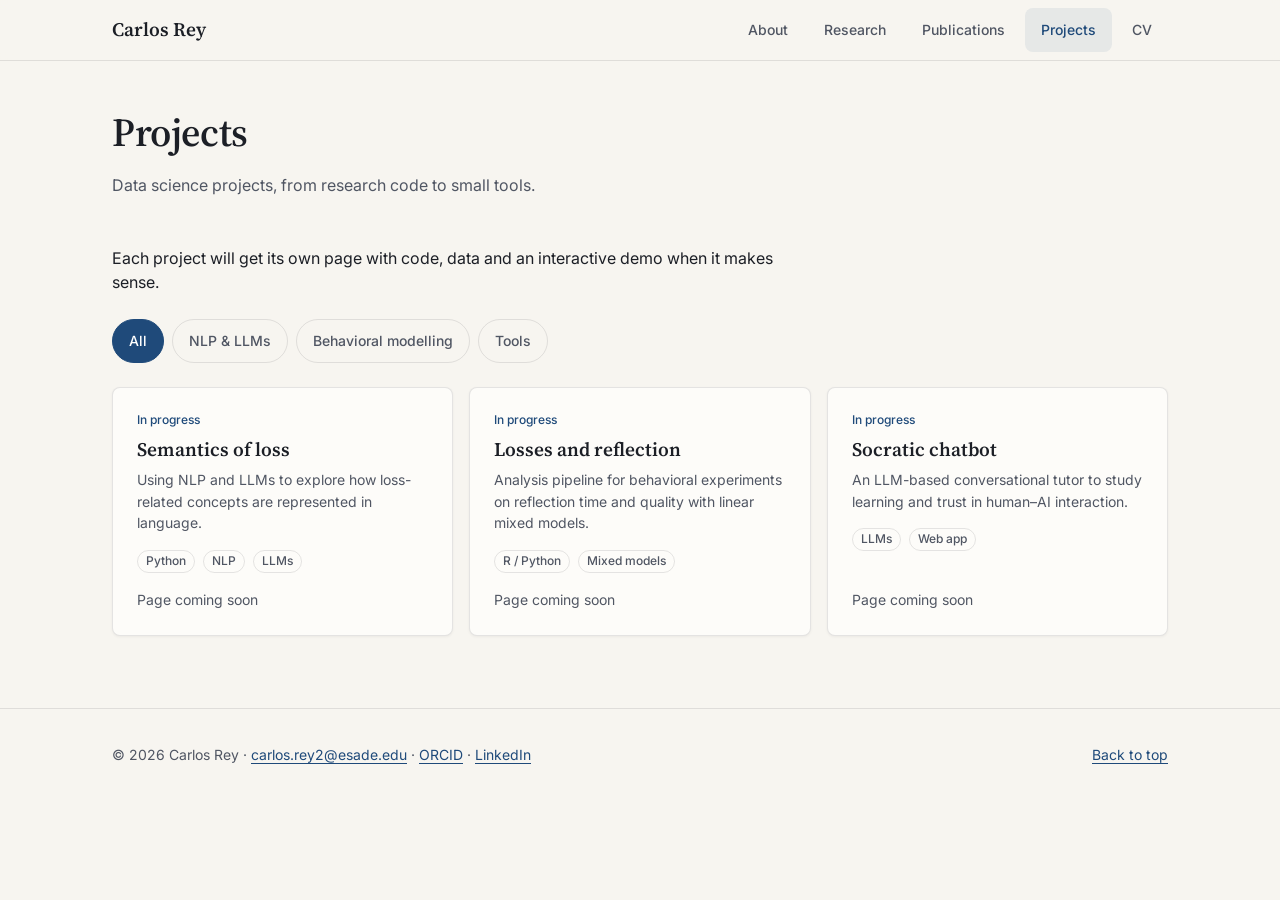
==== projects.html @ b1db5778 "Split site into About, Research, Publications and Projects pages; CV links to PDF Co-Authored-By: Cl" ====
<!doctype html>
<html lang="en">
<head>
  <meta charset="utf-8">
  <meta name="viewport" content="width=device-width, initial-scale=1">
  <title>Projects · Carlos Rey</title>
  <meta name="description" content="Data science projects by Carlos Rey.">
  <meta name="theme-color" content="#f7f5f0">
  <link rel="icon" href="assets/favicon.svg" type="image/svg+xml">
  <link rel="preconnect" href="https://fonts.googleapis.com">
  <link rel="preconnect" href="https://fonts.gstatic.com" crossorigin>
  <link href="https://fonts.googleapis.com/css2?family=Inter:wght@400;500;600&family=Source+Serif+4:wght@400;600&display=swap" rel="stylesheet">
  <link rel="stylesheet" href="styles.css">
</head>
<body>
  <a class="skip" href="#main">Skip to content</a>
  <header class="site-header">
    <div class="bar">
      <a class="brand" href="index.html" aria-label="Carlos Rey, home">Carlos Rey</a>
      <button class="menu-btn" type="button" aria-expanded="false" aria-controls="nav">Menu</button>
      <nav id="nav" class="nav" aria-label="Primary"><a href="index.html">About</a><a href="research.html">Research</a><a href="publications.html">Publications</a><a href="projects.html" aria-current="page">Projects</a><a href="assets/CarlosReyRomero_CV.pdf" target="_blank" rel="noopener">CV</a></nav>
    </div>
  </header>

  <main id="main">
    <section class="page-head" id="top"><div class="page"><h1>Projects</h1><p class="lead">Data science projects, from research code to small tools.</p></div></section>
    <section class="section"><div class="page stack">
          <p class="prose">Each project will get its own page with code, data and an interactive demo when it makes sense.</p>
          <div class="filters" role="group" aria-label="Filter projects by topic">
            <button class="chip" type="button" data-filter="all" aria-pressed="true">All</button>
            <button class="chip" type="button" data-filter="nlp" aria-pressed="false">NLP &amp; LLMs</button>
            <button class="chip" type="button" data-filter="modelling" aria-pressed="false">Behavioral modelling</button>
            <button class="chip" type="button" data-filter="tools" aria-pressed="false">Tools</button>
          </div>
          <ul class="grid" id="project-grid">
            <li class="card project" data-tags="nlp modelling">
              <p class="status">In progress</p>
              <h3>Semantics of loss</h3>
              <p>Using NLP and LLMs to explore how loss-related concepts are represented in language.</p>
              <p class="row-tags"><span class="tag">Python</span><span class="tag">NLP</span><span class="tag">LLMs</span></p>
              <p class="project-link">Page coming soon</p>
            </li>
            <li class="card project" data-tags="modelling">
              <p class="status">In progress</p>
              <h3>Losses and reflection</h3>
              <p>Analysis pipeline for behavioral experiments on reflection time and quality with linear mixed models.</p>
              <p class="row-tags"><span class="tag">R / Python</span><span class="tag">Mixed models</span></p>
              <p class="project-link">Page coming soon</p>
            </li>
            <li class="card project" data-tags="nlp tools">
              <p class="status">In progress</p>
              <h3>Socratic chatbot</h3>
              <p>An LLM-based conversational tutor to study learning and trust in human–AI interaction.</p>
              <p class="row-tags"><span class="tag">LLMs</span><span class="tag">Web app</span></p>
              <p class="project-link">Page coming soon</p>
            </li>
          </ul>
          <p class="filter-empty" id="filter-empty" hidden>No projects in this topic yet.</p>
        </div></section>
  </main>

  <footer class="site-footer">
    <div class="page foot">
      <p>© <span id="year">2026</span> Carlos Rey · <a href="mailto:carlos.rey2@esade.edu">carlos.rey2@esade.edu</a> · <a href="https://orcid.org/0000-0003-2650-3880">ORCID</a> · <a href="https://www.linkedin.com/in/carlosreyr">LinkedIn</a></p>
      <p><a href="#top">Back to top</a></p>
    </div>
  </footer>

  <script src="script.js"></script>
</body>
</html>
---- styles.css ----
:root {
  --canvas: #f7f5f0;
  --surface: #fdfcf9;
  --text: #1c1f26;
  --text-2: #505663;
  --border: rgba(28, 31, 38, 0.11);
  --accent: #1f4a7a;
  --accent-text: #ffffff;
  --accent-soft: rgba(31, 74, 122, 0.08);
  --shadow: 0 1px 3px rgba(0, 0, 0, 0.05);

  --font-body: "Inter", system-ui, -apple-system, "Segoe UI", sans-serif;
  --font-head: "Source Serif 4", Georgia, "Times New Roman", serif;

  --text-meta: 0.75rem;
  --text-sm: 0.875rem;
  --text-base: 1rem;
  --text-h3: 1.2rem;
  --text-h2: 1.44rem;
  --text-h1: 2.07rem;

  --s1: 4px; --s2: 8px; --s3: 16px; --s4: 24px; --s5: 32px; --s6: 48px; --s7: 72px;
  --vp-wide: 1120px;
  --radius: 8px;
}

@media (prefers-color-scheme: dark) {
  :root {
    --canvas: #14171c;
    --surface: #1b1f26;
    --text: #e9e7e1;
    --text-2: #a7adba;
    --border: rgba(233, 231, 225, 0.13);
    --accent: #8db6e6;
    --accent-text: #0f1722;
    --accent-soft: rgba(141, 182, 230, 0.1);
    --shadow: inset 0 1px 0 rgba(255, 255, 255, 0.05);
  }
}

*, *::before, *::after { box-sizing: border-box; }
html { scroll-behavior: smooth; scroll-padding-top: 72px; }
body {
  margin: 0;
  background: var(--canvas);
  color: var(--text);
  font: 400 var(--text-base)/1.55 var(--font-body);
  -webkit-font-smoothing: antialiased;
}
h1, h2, h3, p, ul, ol, dl, dd { margin: 0; }
ul, ol { padding: 0; list-style: none; }
a { color: var(--accent); text-underline-offset: 3px; }
a:hover { text-decoration-thickness: 2px; }
:focus-visible { outline: 2px solid var(--accent); outline-offset: 2px; border-radius: 4px; }

.skip { position: absolute; left: var(--s3); top: -80px; background: var(--accent); color: var(--accent-text); padding: var(--s2) var(--s3); border-radius: var(--radius); z-index: 20; }
.skip:focus { top: var(--s2); }

.page { width: 100%; max-width: var(--vp-wide); margin-inline: auto; padding-inline: var(--s3); }

/* Header */
.site-header { position: sticky; top: 0; z-index: 10; background: color-mix(in srgb, var(--canvas) 94%, transparent); border-bottom: 1px solid var(--border); backdrop-filter: blur(6px); }
.bar { max-width: var(--vp-wide); margin-inline: auto; padding: var(--s2) var(--s3); display: flex; align-items: center; justify-content: space-between; min-height: 60px; flex-wrap: wrap; }
.brand { font: 600 var(--text-h3)/1.2 var(--font-head); color: var(--text); text-decoration: none; min-height: 44px; display: inline-flex; align-items: center; }
.nav { display: none; width: 100%; flex-direction: column; padding-bottom: var(--s2); }
.nav.open { display: flex; }
.nav a { color: var(--text-2); text-decoration: none; font-size: var(--text-sm); font-weight: 500; min-height: 44px; display: inline-flex; align-items: center; padding-inline: var(--s3); border-radius: var(--radius); }
.nav a:hover { color: var(--text); background: var(--accent-soft); }
.nav a[aria-current="true"] { color: var(--accent); }
.menu-btn { font: 500 var(--text-sm)/1 var(--font-body); min-height: 44px; min-width: 44px; padding: 0 var(--s3); color: var(--text); background: var(--surface); border: 1px solid var(--border); border-radius: var(--radius); cursor: pointer; }

/* Buttons */
.actions { display: flex; flex-wrap: wrap; gap: var(--s2) var(--s3); margin-top: var(--s4); }
.btn { display: inline-flex; align-items: center; justify-content: center; min-height: 44px; padding: 0 var(--s4); font: 500 var(--text-sm)/1 var(--font-body); color: var(--text); background: var(--surface); border: 1px solid var(--border); border-radius: var(--radius); text-decoration: none; transition: border-color 0.15s, background-color 0.15s; }
.btn:hover { border-color: var(--accent); }
.btn-primary { background: var(--accent); color: var(--accent-text); border-color: var(--accent); }
.btn-primary:hover { filter: brightness(1.08); }

/* Hero */
.hero { padding-block: var(--s6) var(--s5); }
.hero-grid { display: grid; gap: var(--s5); }
.eyebrow { font-size: var(--text-sm); font-weight: 500; color: var(--accent); margin-bottom: var(--s3); }
h1 { font: 600 var(--text-h1)/1.2 var(--font-head); max-width: 20ch; letter-spacing: -0.01em; }
.lead { margin-top: var(--s3); color: var(--text-2); max-width: 62ch; }

.card { background: var(--surface); border: 1px solid var(--border); border-radius: var(--radius); box-shadow: var(--shadow); padding: var(--s4); }
.card-title { font: 500 var(--text-sm)/1.3 var(--font-body); color: var(--text-2); margin-bottom: var(--s3); }
.now dl { display: grid; gap: var(--s3); }
.now dt { font-size: var(--text-meta); line-height: 1.4; color: var(--text-2); }
.now dd { font-size: var(--text-sm); }
.inline-links { display: flex; gap: var(--s4); }
.inline-links a { min-height: 44px; display: inline-flex; align-items: center; }

/* Sections */
.section { padding-block: var(--s6); border-top: 1px solid var(--border); }
.split { display: grid; gap: var(--s4); }
.section-label { font: 500 var(--text-sm)/1.3 var(--font-body); color: var(--text-2); text-transform: none; }
.prose { max-width: 68ch; color: var(--text); }
.group-title { font: 600 var(--text-h3)/1.25 var(--font-head); margin: var(--s5) 0 var(--s3); }
.group-title:first-child { margin-top: 0; }

.themes { display: grid; gap: var(--s4); margin-top: var(--s4); }
.themes h3 { font: 600 var(--text-h3)/1.25 var(--font-head); margin-bottom: var(--s1); }
.themes p { color: var(--text-2); font-size: var(--text-sm); max-width: 56ch; }
.themes li { padding-left: var(--s3); border-left: 2px solid var(--accent); }

/* List frame (L1) */
.list-frame { background: var(--surface); border: 1px solid var(--border); border-radius: var(--radius); box-shadow: var(--shadow); }
.row { padding: var(--s4); }
.row + .row { border-top: 1px solid var(--border); }
.row-title { font-weight: 600; line-height: 1.35; }
.row-meta { font-size: var(--text-sm); color: var(--text-2); margin-top: var(--s1); }
.row-desc { font-size: var(--text-sm); margin-top: var(--s2); max-width: 70ch; }
.row-tags { display: flex; flex-wrap: wrap; gap: var(--s2); margin-top: var(--s3); }
.tag { font-size: var(--text-meta); line-height: 1.4; font-weight: 500; color: var(--text-2); padding: 2px var(--s2); border: 1px solid var(--border); border-radius: 999px; }
.empty { padding: var(--s5) var(--s4); text-align: left; }
.empty-title { font-weight: 600; }
.empty-desc { font-size: var(--text-sm); color: var(--text-2); margin-top: var(--s1); }

/* Projects */
.filters { display: flex; flex-wrap: wrap; gap: var(--s2); margin-top: var(--s4); }
.chip { font: 500 var(--text-sm)/1 var(--font-body); min-height: 44px; padding: 0 var(--s3); color: var(--text-2); background: transparent; border: 1px solid var(--border); border-radius: 999px; cursor: pointer; }
.chip:hover { border-color: var(--accent); color: var(--text); }
.chip[aria-pressed="true"] { background: var(--accent); border-color: var(--accent); color: var(--accent-text); }
.grid { display: grid; gap: var(--s3); margin-top: var(--s4); }
.project { display: flex; flex-direction: column; }
.project[hidden] { display: none; }
.project h3 { font: 600 var(--text-h3)/1.25 var(--font-head); margin-bottom: var(--s2); }
.project p:not(.status):not(.project-link):not(.row-tags) { font-size: var(--text-sm); color: var(--text-2); }
.status { font-size: var(--text-meta); line-height: 1.4; font-weight: 500; color: var(--accent); margin-bottom: var(--s2); }
.project-link { font-size: var(--text-sm); color: var(--text-2); margin-top: auto; padding-top: var(--s3); }
.filter-empty { margin-top: var(--s4); color: var(--text-2); font-size: var(--text-sm); }

/* Timeline */
.timeline { background: var(--surface); border: 1px solid var(--border); border-radius: var(--radius); box-shadow: var(--shadow); }
.timeline li { display: grid; gap: var(--s1); padding: var(--s4); }
.timeline li + li { border-top: 1px solid var(--border); }
.when { font-size: var(--text-sm); color: var(--text-2); font-weight: 500; }
.more { display: grid; gap: var(--s4); margin-top: var(--s2); }
.plain li { font-size: var(--text-sm); padding: var(--s2) 0; border-bottom: 1px solid var(--border); }
.plain li:last-child { border-bottom: 0; }
.more .plain + .group-title { margin-top: var(--s5); }

/* Footer */
.site-footer { border-top: 1px solid var(--border); padding-block: var(--s4); font-size: var(--text-sm); color: var(--text-2); }
.foot { display: flex; justify-content: space-between; flex-wrap: wrap; gap: var(--s2); }
.foot a { min-height: 44px; display: inline-flex; align-items: center; }

/* Medium (768) */
@media (min-width: 768px) {
  .page, .bar { padding-inline: var(--s5); }
  :root { --text-h1: 2.49rem; --text-h2: 1.73rem; }
  .menu-btn { display: none; }
  .nav { display: flex; flex-direction: row; width: auto; padding: 0; gap: var(--s1); }
  .hero { padding-block: var(--s7) var(--s6); }
  .section { padding-block: var(--s7); }
  .hero-grid { grid-template-columns: 1.6fr 1fr; align-items: start; gap: var(--s6); }
  .split { grid-template-columns: 180px 1fr; gap: var(--s6); }
  .section-label { position: sticky; top: 84px; align-self: start; }
  .themes { grid-template-columns: repeat(3, 1fr); }
  .grid { grid-template-columns: repeat(2, 1fr); }
  .timeline li { grid-template-columns: 160px 1fr; gap: var(--s4); }
  .more { grid-template-columns: 1fr 1fr; gap: var(--s6); }
}

/* Wide (1280) */
@media (min-width: 1280px) {
  .grid { grid-template-columns: repeat(3, 1fr); }
}

@media (prefers-reduced-motion: reduce) {
  html { scroll-behavior: auto; }
  * { transition: none !important; }
}

/* Multi-page additions */
.page-head { padding-block: var(--s6) var(--s4); }
.page-head h1 { max-width: none; }
.page-head + .section { border-top: 0; padding-top: var(--s4); }
.stack > :first-child { margin-top: 0; }
.nav a[aria-current="page"] { color: var(--accent); background: var(--accent-soft); }
.stack .prose { margin-bottom: var(--s2); }
.stack .more { margin-top: var(--s6); }
.stack .more .group-title:first-child { margin-top: 0; }
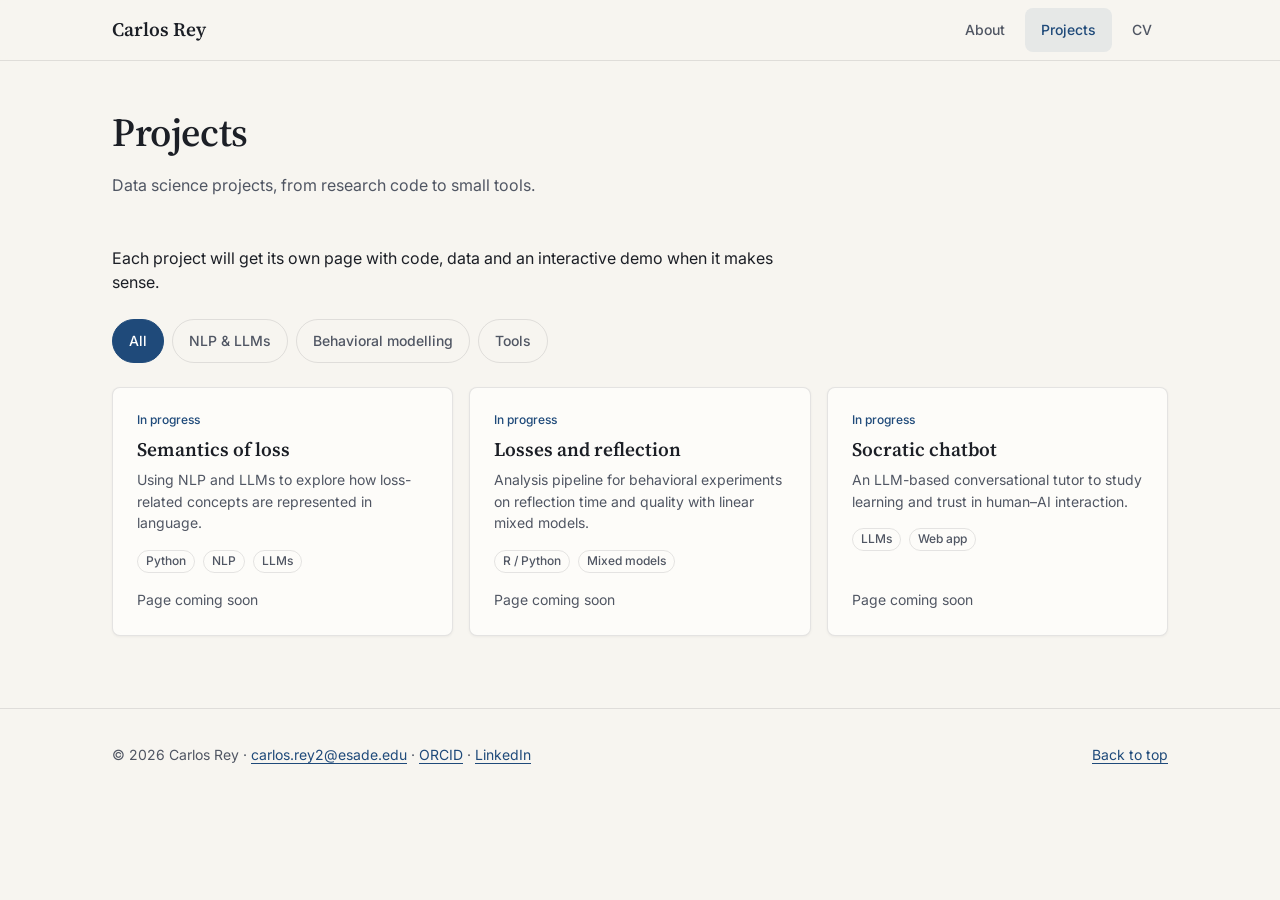
==== commit b5136e7e: "About: photo, bio and publications; remove Research and Publications pages Co-Authored-By: Claude Op" ====
--- a/projects.html
+++ b/projects.html
@@ -18,7 +18,7 @@
     <div class="bar">
       <a class="brand" href="index.html" aria-label="Carlos Rey, home">Carlos Rey</a>
       <button class="menu-btn" type="button" aria-expanded="false" aria-controls="nav">Menu</button>
-      <nav id="nav" class="nav" aria-label="Primary"><a href="index.html">About</a><a href="research.html">Research</a><a href="publications.html">Publications</a><a href="projects.html" aria-current="page">Projects</a><a href="assets/CarlosReyRomero_CV.pdf" target="_blank" rel="noopener">CV</a></nav>
+      <nav id="nav" class="nav" aria-label="Primary"><a href="index.html">About</a><a href="projects.html" aria-current="page">Projects</a><a href="assets/CarlosReyRomero_CV.pdf" target="_blank" rel="noopener">CV</a></nav>
     </div>
   </header>
 
--- a/styles.css
+++ b/styles.css
@@ -182,3 +182,11 @@
 .stack .prose { margin-bottom: var(--s2); }
 .stack .more { margin-top: var(--s6); }
 .stack .more .group-title:first-child { margin-top: 0; }
+
+/* About */
+.about-grid { display: grid; gap: var(--s4); align-items: start; }
+.photo { width: 160px; height: auto; aspect-ratio: 4 / 5; object-fit: cover; border-radius: var(--radius); border: 1px solid var(--border); background: var(--surface); }
+.about-grid .lead + .lead { margin-top: var(--s2); }
+.about-grid h1 { max-width: none; }
+.section-title { font: 600 var(--text-h2)/1.2 var(--font-head); margin-bottom: var(--s4); }
+@media (min-width: 768px) { .about-grid { grid-template-columns: 240px 1fr; gap: var(--s6); } .photo { width: 240px; } }
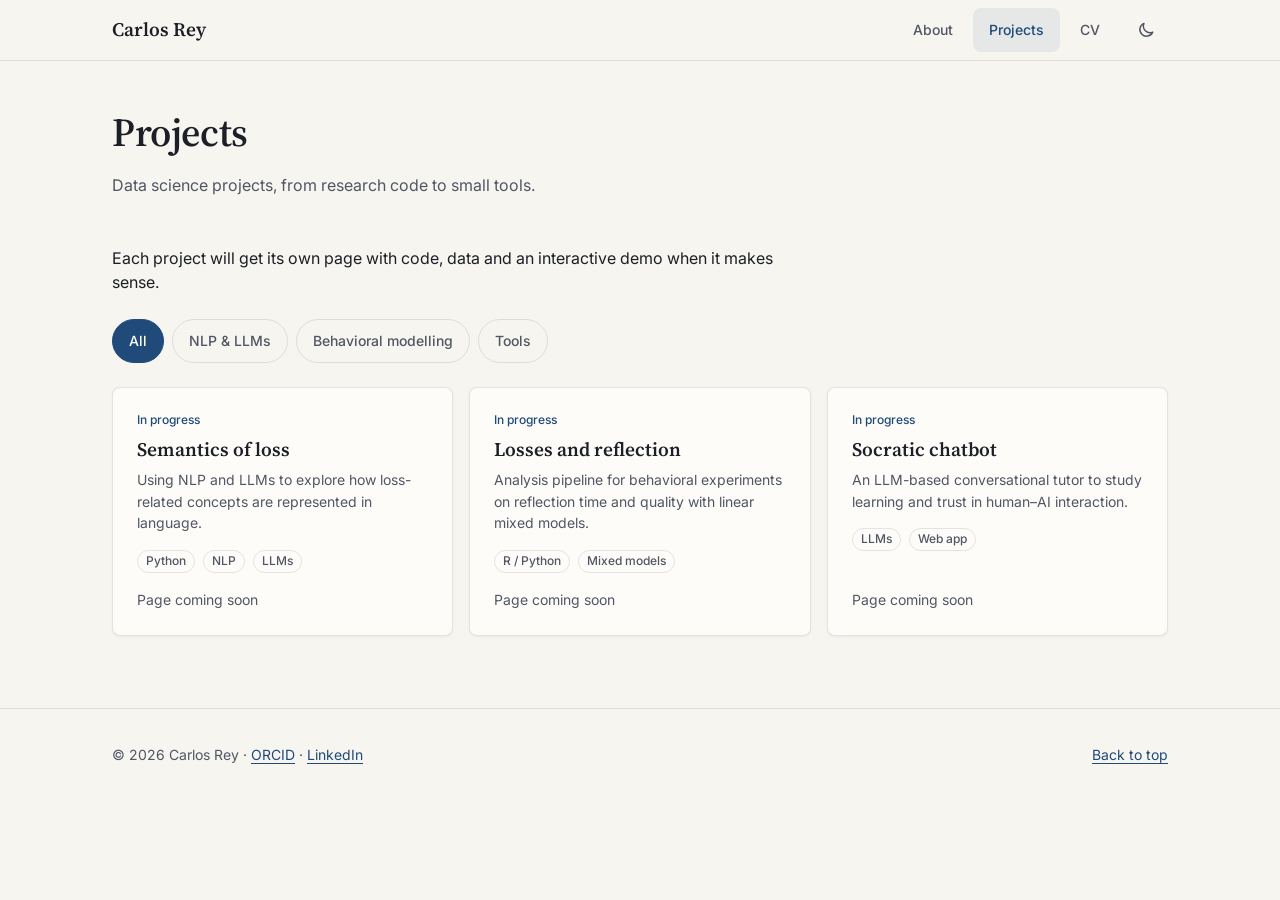
==== commit be91cbcf: "Publications from ORCID, theme toggle, external links in new tab, remove email Co-Authored-By: Claud" ====
--- a/projects.html
+++ b/projects.html
@@ -10,6 +10,7 @@
   <link rel="preconnect" href="https://fonts.googleapis.com">
   <link rel="preconnect" href="https://fonts.gstatic.com" crossorigin>
   <link href="https://fonts.googleapis.com/css2?family=Inter:wght@400;500;600&family=Source+Serif+4:wght@400;600&display=swap" rel="stylesheet">
+  <script>(function(){var t;try{t=localStorage.getItem('theme')}catch(e){}if(t!=='light'&&t!=='dark'){t=matchMedia('(prefers-color-scheme: dark)').matches?'dark':'light'}document.documentElement.setAttribute('data-theme',t)})();</script>
   <link rel="stylesheet" href="styles.css">
 </head>
 <body>
@@ -17,6 +18,7 @@
   <header class="site-header">
     <div class="bar">
       <a class="brand" href="index.html" aria-label="Carlos Rey, home">Carlos Rey</a>
+      <button class="theme-btn" type="button" aria-label="Switch to dark mode"><svg class="i-sun" viewBox="0 0 24 24" width="20" height="20" aria-hidden="true"><circle cx="12" cy="12" r="4.5" fill="none" stroke="currentColor" stroke-width="1.8"/><path d="M12 2.5v2.2M12 19.3v2.2M2.5 12h2.2M19.3 12h2.2M5.3 5.3l1.6 1.6M17.1 17.1l1.6 1.6M5.3 18.7l1.6-1.6M17.1 6.9l1.6-1.6" stroke="currentColor" stroke-width="1.8" stroke-linecap="round"/></svg><svg class="i-moon" viewBox="0 0 24 24" width="20" height="20" aria-hidden="true"><path d="M20 14.5A8 8 0 0 1 9.5 4a8 8 0 1 0 10.5 10.5z" fill="none" stroke="currentColor" stroke-width="1.8" stroke-linejoin="round"/></svg></button>
       <button class="menu-btn" type="button" aria-expanded="false" aria-controls="nav">Menu</button>
       <nav id="nav" class="nav" aria-label="Primary"><a href="index.html">About</a><a href="projects.html" aria-current="page">Projects</a><a href="assets/CarlosReyRomero_CV.pdf" target="_blank" rel="noopener">CV</a></nav>
     </div>
@@ -61,7 +63,7 @@
 
   <footer class="site-footer">
     <div class="page foot">
-      <p>© <span id="year">2026</span> Carlos Rey · <a href="mailto:carlos.rey2@esade.edu">carlos.rey2@esade.edu</a> · <a href="https://orcid.org/0000-0003-2650-3880">ORCID</a> · <a href="https://www.linkedin.com/in/carlosreyr">LinkedIn</a></p>
+      <p>© <span id="year">2026</span> Carlos Rey · <a href="https://orcid.org/0000-0003-2650-3880" target="_blank" rel="noopener">ORCID</a> · <a href="https://www.linkedin.com/in/carlosreyr" target="_blank" rel="noopener">LinkedIn</a></p>
       <p><a href="#top">Back to top</a></p>
     </div>
   </footer>
--- a/styles.css
+++ b/styles.css
@@ -25,7 +25,7 @@
 }
 
 @media (prefers-color-scheme: dark) {
-  :root {
+  :root:not([data-theme="light"]) {
     --canvas: #14171c;
     --surface: #1b1f26;
     --text: #e9e7e1;
@@ -35,7 +35,20 @@
     --accent-text: #0f1722;
     --accent-soft: rgba(141, 182, 230, 0.1);
     --shadow: inset 0 1px 0 rgba(255, 255, 255, 0.05);
+    color-scheme: dark;
   }
+}
+:root[data-theme="dark"] {
+  --canvas: #14171c;
+  --surface: #1b1f26;
+  --text: #e9e7e1;
+  --text-2: #a7adba;
+  --border: rgba(233, 231, 225, 0.13);
+  --accent: #8db6e6;
+  --accent-text: #0f1722;
+  --accent-soft: rgba(141, 182, 230, 0.1);
+  --shadow: inset 0 1px 0 rgba(255, 255, 255, 0.05);
+  color-scheme: dark;
 }
 
 *, *::before, *::after { box-sizing: border-box; }
@@ -190,3 +203,21 @@
 .about-grid h1 { max-width: none; }
 .section-title { font: 600 var(--text-h2)/1.2 var(--font-head); margin-bottom: var(--s4); }
 @media (min-width: 768px) { .about-grid { grid-template-columns: 240px 1fr; gap: var(--s6); } .photo { width: 240px; } }
+
+/* Theme toggle */
+.brand { margin-right: auto; }
+.bar { gap: var(--s2); }
+.theme-btn { display: inline-flex; align-items: center; justify-content: center; width: 44px; height: 44px; padding: 0; color: var(--text-2); background: transparent; border: 1px solid transparent; border-radius: var(--radius); cursor: pointer; }
+.theme-btn:hover { color: var(--text); background: var(--accent-soft); }
+.theme-btn .i-moon { display: none; }
+:root[data-theme="light"] .theme-btn .i-sun { display: none; }
+:root[data-theme="light"] .theme-btn .i-moon { display: block; }
+.nav { order: 3; }
+@media (min-width: 768px) { .nav { order: 0; } .theme-btn { order: 1; } }
+
+/* Publications */
+.row-title a { color: var(--text); text-decoration: none; }
+.row-title a:hover { color: var(--accent); text-decoration: underline; }
+.me { color: var(--text); font-weight: 500; }
+.row-venue { font-size: var(--text-sm); color: var(--text-2); margin-top: var(--s1); }
+.source-note { font-size: var(--text-meta); line-height: 1.4; color: var(--text-2); margin-top: var(--s3); }
